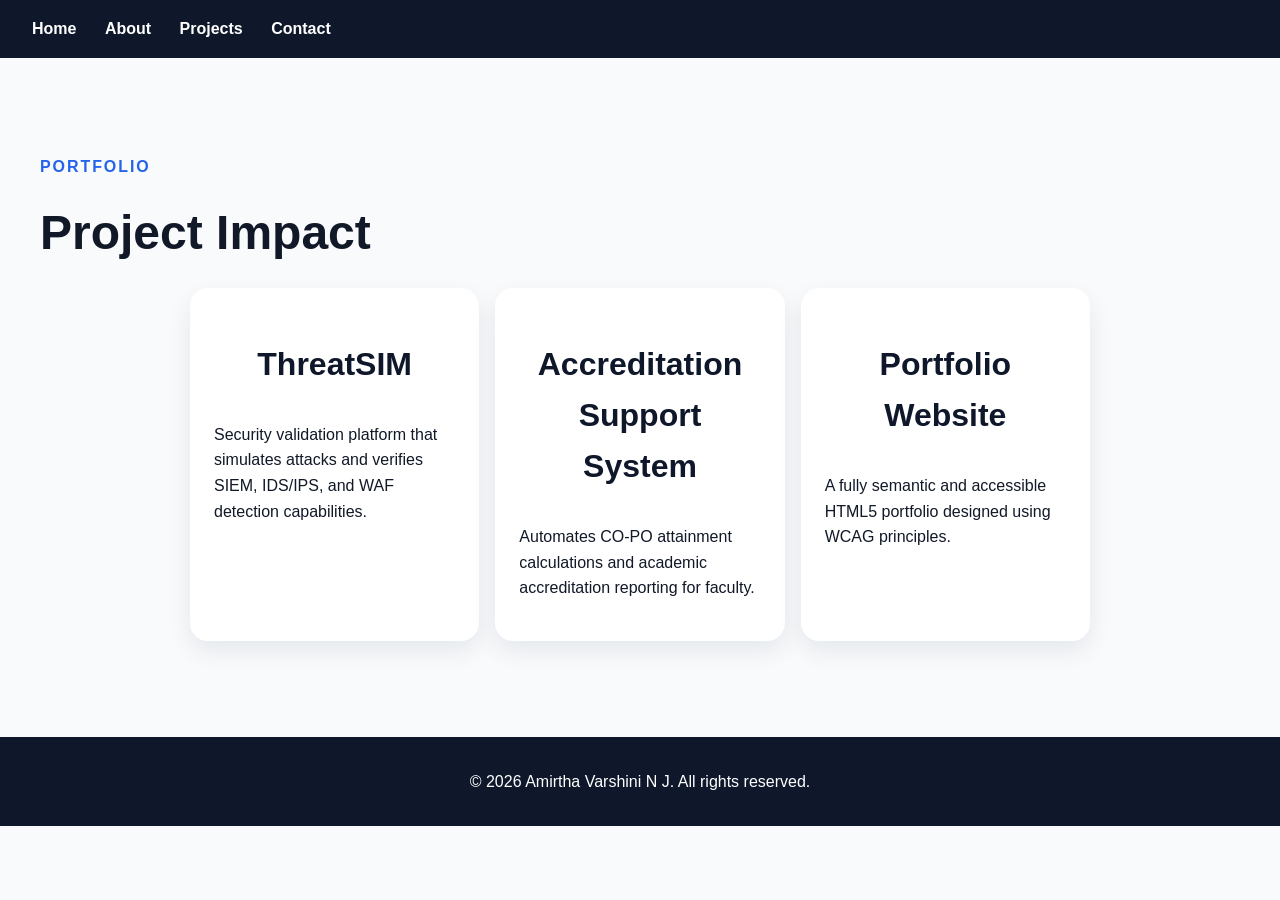
==== projects.html @ 41c29707 "Initial semantic portfolio commit" ====
<!DOCTYPE html>
<html lang="en">
<head>
  <meta charset="UTF-8">
  <meta name="viewport" content="width=device-width, initial-scale=1.0">

  <meta name="description" content="Projects by Amirtha Varshini including ThreatSIM and Accreditation Support System.">

  <title>Projects | Amirtha Varshini</title>

  <link rel="stylesheet" href="css/style.css">
</head>

<body>

  <a href="#main-content" class="skip-link">Skip to main content</a>

  <header>
    <nav aria-label="Primary navigation">
      <a href="index.html">Home</a>
      <a href="about.html">About</a>
      <a href="projects.html" aria-current="page">Projects</a>
      <a href="contact.html">Contact</a>
    </nav>
  </header>

  <main id="main-content">

    <section class="content-section" aria-labelledby="projects-heading">

      <p class="eyebrow">Portfolio</p>

      <h1 id="projects-heading">Project Impact</h1>

      <div class="grid">

        <article>
          <h2>ThreatSIM</h2>
          <p>
            Security validation platform that simulates attacks and verifies SIEM, IDS/IPS, and WAF detection capabilities.
          </p>
        </article>

        <article>
          <h2>Accreditation Support System</h2>
          <p>
            Automates CO-PO attainment calculations and academic accreditation reporting for faculty.
          </p>
        </article>

        <article>
          <h2>Portfolio Website</h2>
          <p>
            A fully semantic and accessible HTML5 portfolio designed using WCAG principles.
          </p>
        </article>

      </div>

    </section>

  </main>

  <footer>
    <p>&copy; 2026 Amirtha Varshini N J. All rights reserved.</p>
  </footer>

</body>
</html>
---- css/style.css ----
* {
  box-sizing: border-box;
}

body {
  margin: 0;
  font-family: Arial, sans-serif;
  line-height: 1.6;
  color: #111827;
  background: #f8fafc;
}

.skip-link {
  position: absolute;
  left: -999px;
  top: 10px;
  background: #000;
  color: #fff;
  padding: 0.75rem;
  z-index: 100;
}

.skip-link:focus {
  left: 10px;
}

header {
  background: #0f172a;
  padding: 1rem 2rem;
}

nav a {
  color: #ffffff;
  text-decoration: none;
  margin-right: 1.5rem;
  font-weight: 600;
}

nav a:hover,
nav a:focus {
  outline: 3px solid #facc15;
  outline-offset: 5px;
}

main {
  padding: 2rem;
}

.hero {
  background: #ffffff;
  max-width: 900px;
  margin: 2rem auto;
  padding: 3rem;
  border-radius: 24px;
  border-left: 8px solid #2563eb;
  box-shadow: 0 20px 45px rgba(15, 23, 42, 0.12);
}

.eyebrow {
  color: #2563eb;
  font-weight: bold;
  letter-spacing: 0.12em;
  text-transform: uppercase;
}

h1 {
  font-size: 3rem;
  margin: 0.5rem 0;
}

.button {
  display: inline-block;
  background: #0f172a;
  color: #ffffff;
  padding: 0.8rem 1.2rem;
  border-radius: 12px;
  text-decoration: none;
  font-weight: bold;
}

.button:hover,
.button:focus {
  outline: 3px solid #facc15;
  outline-offset: 4px;
}

.cards,
.grid {
  max-width: 900px;
  margin: 1rem auto 3rem;
}

.cards {
  list-style: none;
  padding: 0;
  display: grid;
  grid-template-columns: repeat(auto-fit, minmax(160px, 1fr));
  gap: 1rem;
}

.cards li,
.grid article {
  background: white;
  padding: 1.5rem;
  border-radius: 18px;
  box-shadow: 0 10px 25px rgba(15, 23, 42, 0.08);
}

.cards strong {
  display: block;
  font-size: 2rem;
  color: #2563eb;
}

.grid {
  display: grid;
  grid-template-columns: repeat(auto-fit, minmax(220px, 1fr));
  gap: 1rem;
}

footer {
  text-align: center;
  padding: 1rem;
  background: #0f172a;
  color: white;
}
.hero {
  text-align: center;
}

.hero-text {
  font-size: 1.1rem;
  max-width: 650px;
  margin: 1rem auto;
}

.hero-buttons {
  margin-top: 2rem;
}

.secondary {
  background: white;
  color: #0f172a;
  border: 2px solid #0f172a;
  margin-left: 1rem;
}
.content-section {
  max-width: 1200px;
  margin: 4rem auto;
}

.content-section h2 {
  text-align: center;
  font-size: 2rem;
  margin-bottom: 2rem;
  color: #0f172a;
}

.cards,
.grid {
  justify-content: center;
}

.cards li:hover,
.grid article:hover {
  transform: translateY(-5px);
  transition: 0.3s ease;
}
.about-hero {
  background: #ffffff;
  max-width: 1000px;
  margin: 3rem auto;
  padding: 3rem;
  border-radius: 24px;
  box-shadow: 0 20px 45px rgba(15, 23, 42, 0.12);
  display: grid;
  grid-template-columns: 250px 1fr;
  gap: 2rem;
  align-items: center;
}

.profile-image {
  width: 250px;
  height: 250px;
  border-radius: 24px;
  object-fit: cover;
  border: 4px solid #2563eb;
}

@media (max-width: 768px) {
  .about-hero {
    grid-template-columns: 1fr;
    text-align: center;
  }

  .profile-image {
    margin: 0 auto;
  }
}
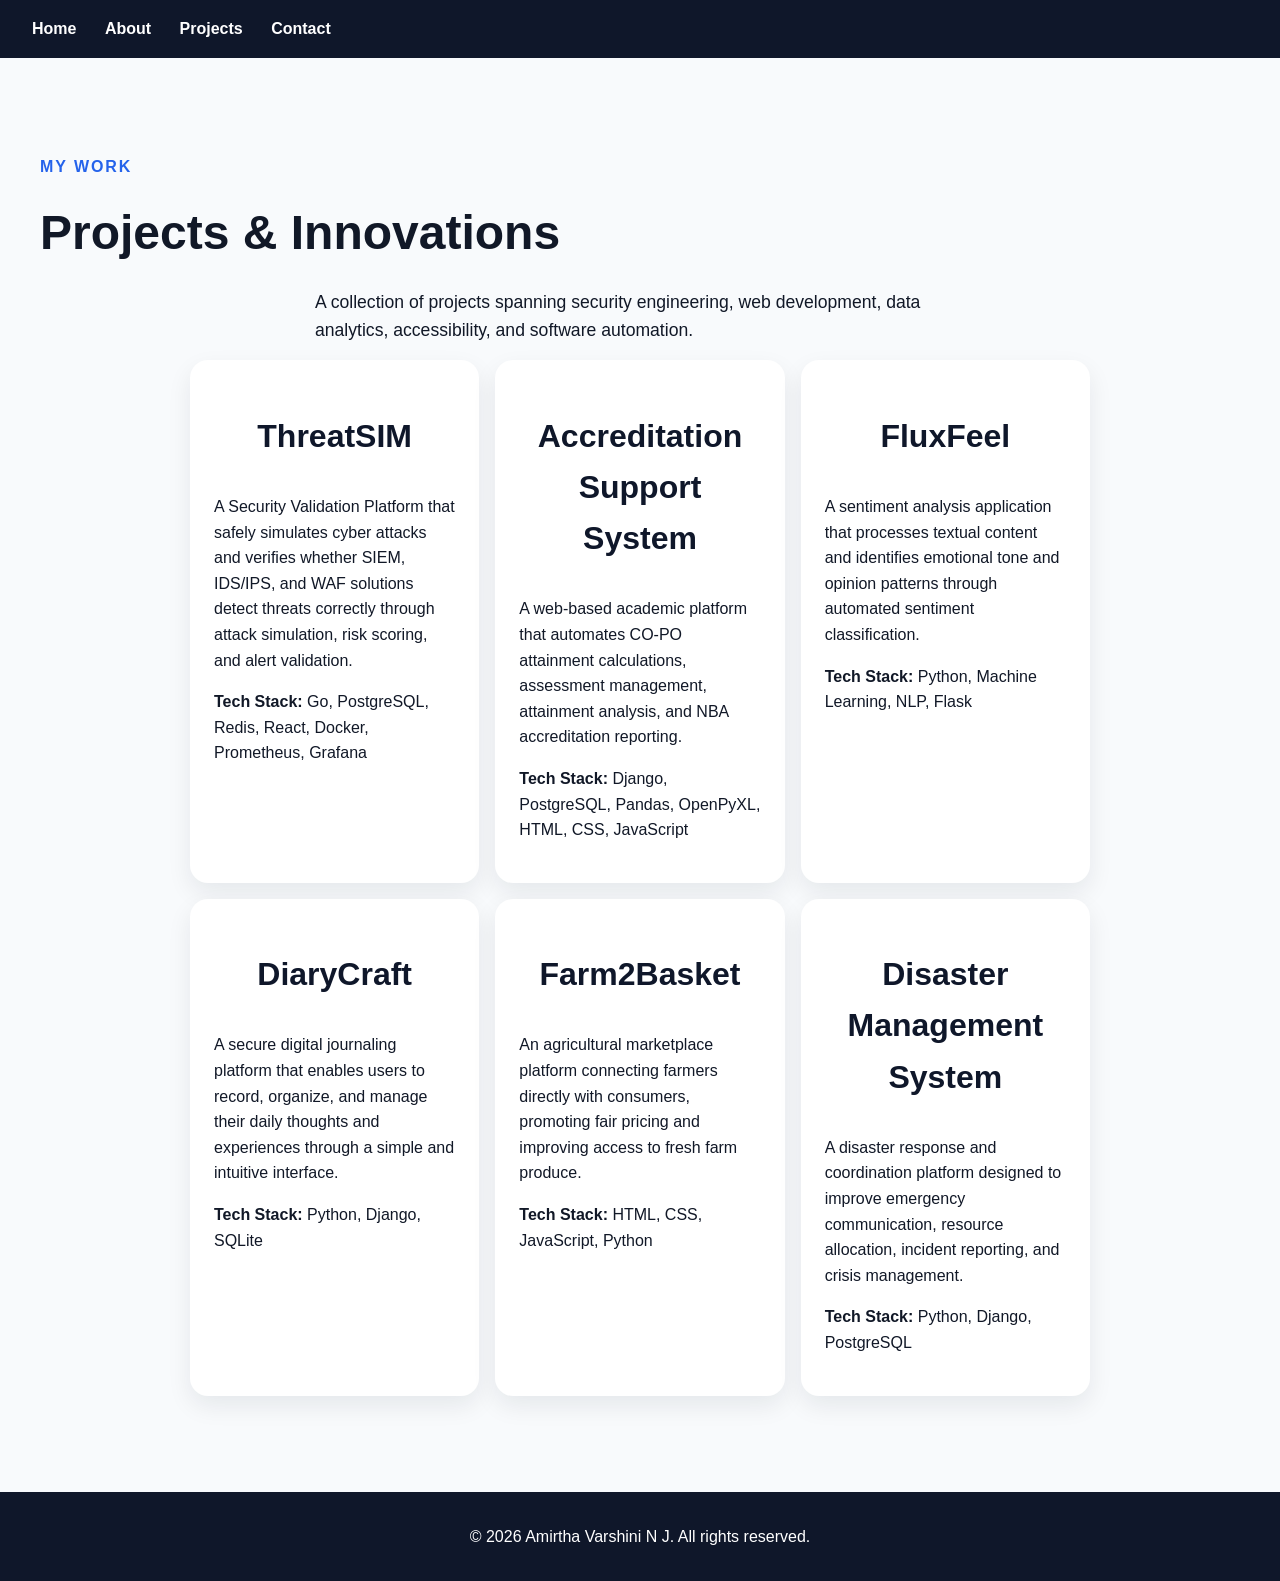
==== commit 8270c24d: "updated" ====
--- a/projects.html
+++ b/projects.html
@@ -4,7 +4,8 @@
   <meta charset="UTF-8">
   <meta name="viewport" content="width=device-width, initial-scale=1.0">
 
-  <meta name="description" content="Projects by Amirtha Varshini including ThreatSIM and Accreditation Support System.">
+  <meta name="description"
+    content="Projects by Amirtha Varshini N J showcasing security engineering, web development, data analytics, and software automation.">
 
   <title>Projects | Amirtha Varshini</title>
 
@@ -28,30 +29,104 @@
 
     <section class="content-section" aria-labelledby="projects-heading">
 
-      <p class="eyebrow">Portfolio</p>
+      <p class="eyebrow">My Work</p>
 
-      <h1 id="projects-heading">Project Impact</h1>
+      <h1 id="projects-heading">Projects & Innovations</h1>
+
+      <p class="hero-text">
+        A collection of projects spanning security engineering,
+        web development, data analytics, accessibility, and software automation.
+      </p>
 
       <div class="grid">
 
         <article>
           <h2>ThreatSIM</h2>
+
           <p>
-            Security validation platform that simulates attacks and verifies SIEM, IDS/IPS, and WAF detection capabilities.
+            A Security Validation Platform that safely simulates cyber attacks
+            and verifies whether SIEM, IDS/IPS, and WAF solutions detect threats
+            correctly through attack simulation, risk scoring, and alert validation.
+          </p>
+
+          <p>
+            <strong>Tech Stack:</strong>
+            Go, PostgreSQL, Redis, React, Docker, Prometheus, Grafana
           </p>
         </article>
 
         <article>
           <h2>Accreditation Support System</h2>
+
           <p>
-            Automates CO-PO attainment calculations and academic accreditation reporting for faculty.
+            A web-based academic platform that automates CO-PO attainment
+            calculations, assessment management, attainment analysis,
+            and NBA accreditation reporting.
+          </p>
+
+          <p>
+            <strong>Tech Stack:</strong>
+            Django, PostgreSQL, Pandas, OpenPyXL, HTML, CSS, JavaScript
           </p>
         </article>
 
         <article>
-          <h2>Portfolio Website</h2>
+          <h2>FluxFeel</h2>
+
           <p>
-            A fully semantic and accessible HTML5 portfolio designed using WCAG principles.
+            A sentiment analysis application that processes textual content
+            and identifies emotional tone and opinion patterns through
+            automated sentiment classification.
+          </p>
+
+          <p>
+            <strong>Tech Stack:</strong>
+            Python, Machine Learning, NLP, Flask
+          </p>
+        </article>
+
+        <article>
+          <h2>DiaryCraft</h2>
+
+          <p>
+            A secure digital journaling platform that enables users to record,
+            organize, and manage their daily thoughts and experiences through
+            a simple and intuitive interface.
+          </p>
+
+          <p>
+            <strong>Tech Stack:</strong>
+            Python, Django, SQLite
+          </p>
+        </article>
+
+        <article>
+          <h2>Farm2Basket</h2>
+
+          <p>
+            An agricultural marketplace platform connecting farmers directly
+            with consumers, promoting fair pricing and improving access
+            to fresh farm produce.
+          </p>
+
+          <p>
+            <strong>Tech Stack:</strong>
+            HTML, CSS, JavaScript, Python
+          </p>
+        </article>
+
+        <article>
+          <h2>Disaster Management System</h2>
+
+          <p>
+            A disaster response and coordination platform designed to improve
+            emergency communication, resource allocation, incident reporting,
+            and crisis management.
+          </p>
+
+          <p>
+            <strong>Tech Stack:</strong>
+            Python, Django, PostgreSQL
           </p>
         </article>
 
